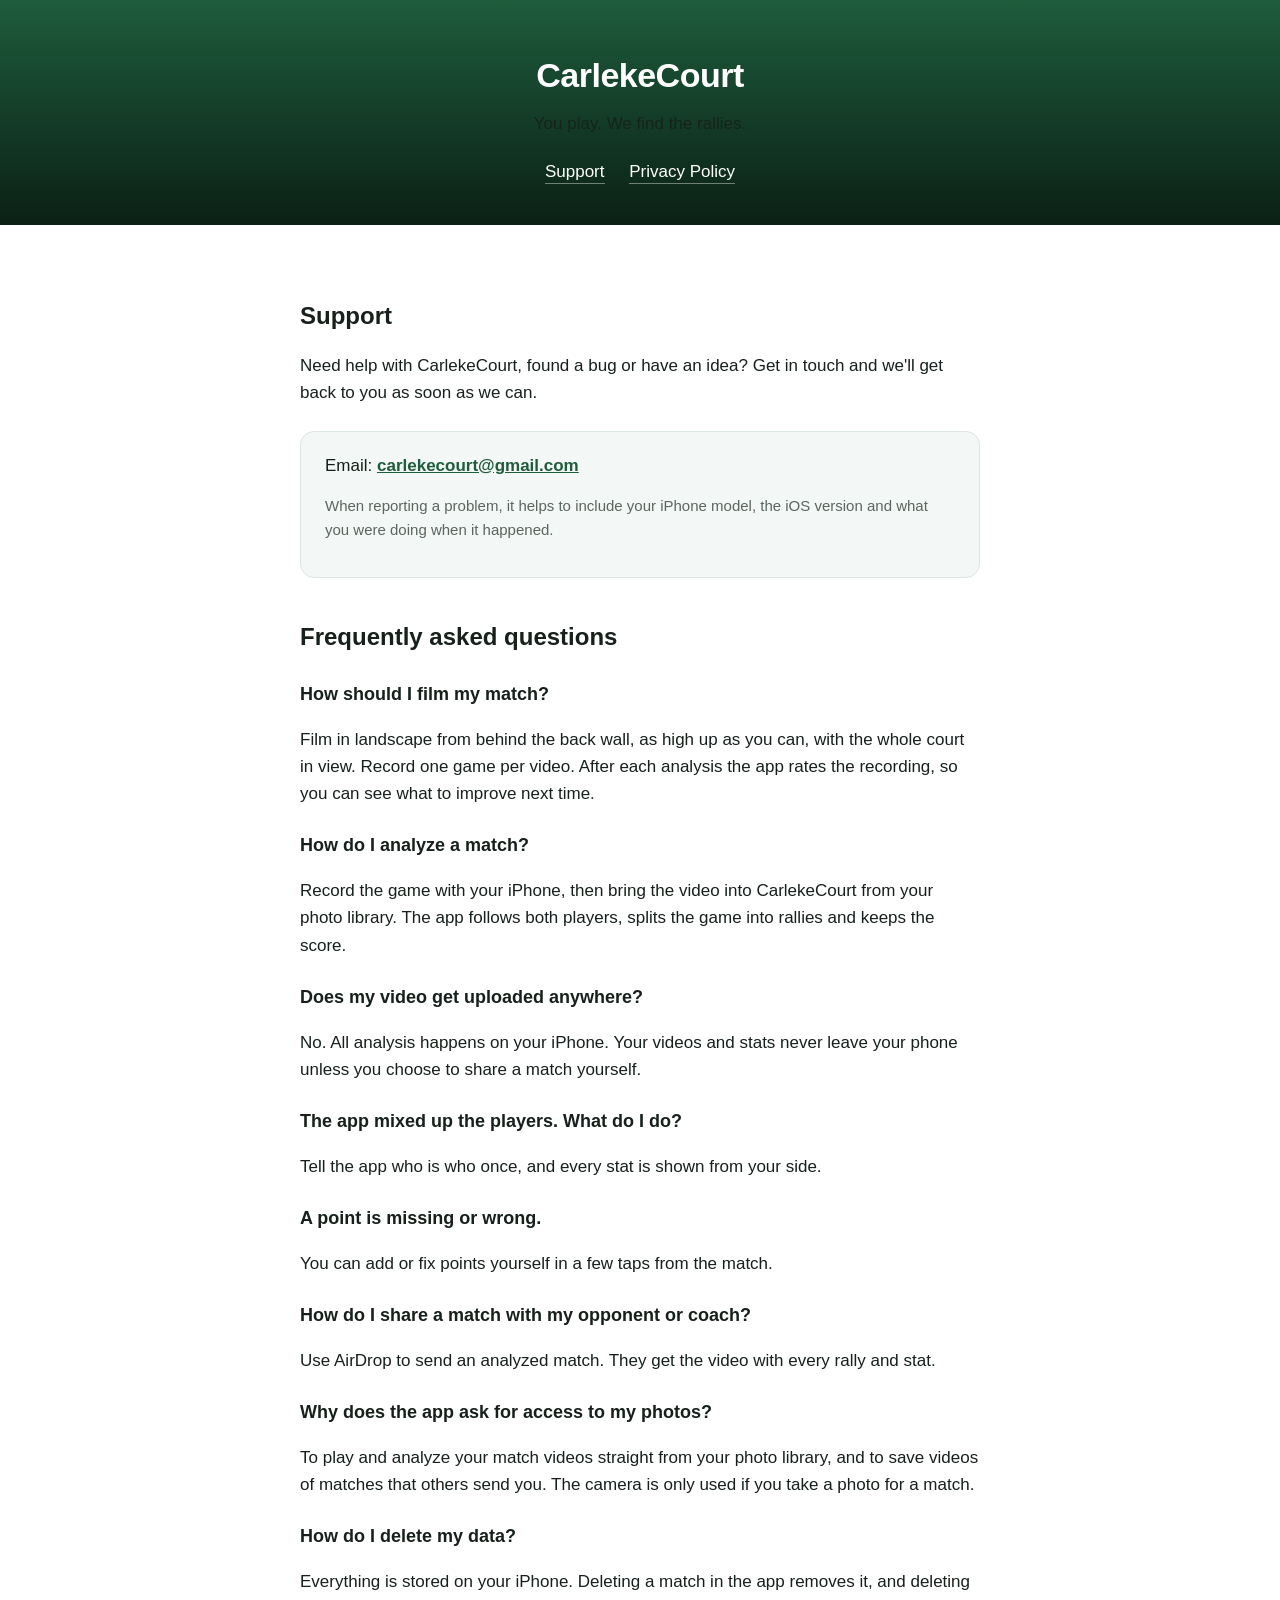
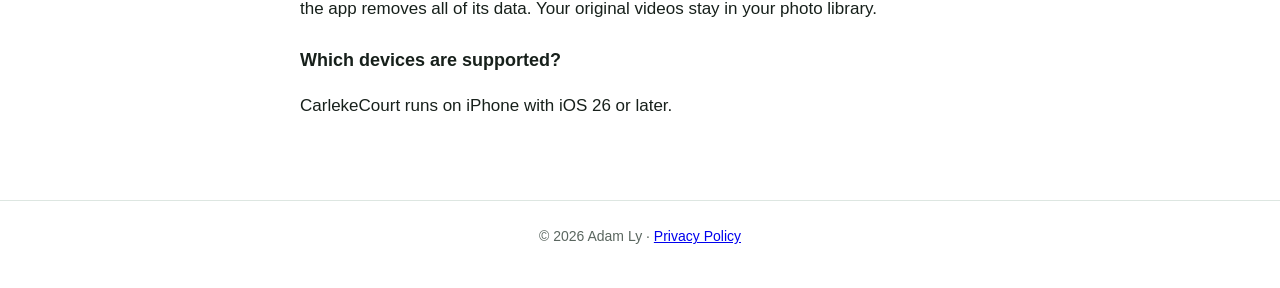
==== index.html @ 229cfaae "Add CarlekeCourt support page and privacy policy Co-Authored-By: Claude Opus 5.5 <noreply@anthropic." ====
<!doctype html>
<html lang="en">
<head>
  <meta charset="utf-8">
  <meta name="viewport" content="width=device-width, initial-scale=1">
  <title>CarlekeCourt Support</title>
  <meta name="description" content="Help and contact for CarlekeCourt, the squash match analysis app for iPhone.">
  <link rel="stylesheet" href="style.css">
</head>
<body>
  <header>
    <h1>CarlekeCourt</h1>
    <p>You play. We find the rallies.</p>
    <nav>
      <a href="./">Support</a>
      <a href="privacy.html">Privacy Policy</a>
    </nav>
  </header>

  <main>
    <h2>Support</h2>
    <p>Need help with CarlekeCourt, found a bug or have an idea? Get in touch and we'll get back to you as soon as we can.</p>

    <div class="contact">
      Email: <a href="mailto:carlekecourt@gmail.com">carlekecourt@gmail.com</a>
      <p class="muted">When reporting a problem, it helps to include your iPhone model, the iOS version and what you were doing when it happened.</p>
    </div>

    <h2>Frequently asked questions</h2>

    <h3>How should I film my match?</h3>
    <p>Film in landscape from behind the back wall, as high up as you can, with the whole court in view. Record one game per video. After each analysis the app rates the recording, so you can see what to improve next time.</p>

    <h3>How do I analyze a match?</h3>
    <p>Record the game with your iPhone, then bring the video into CarlekeCourt from your photo library. The app follows both players, splits the game into rallies and keeps the score.</p>

    <h3>Does my video get uploaded anywhere?</h3>
    <p>No. All analysis happens on your iPhone. Your videos and stats never leave your phone unless you choose to share a match yourself.</p>

    <h3>The app mixed up the players. What do I do?</h3>
    <p>Tell the app who is who once, and every stat is shown from your side.</p>

    <h3>A point is missing or wrong.</h3>
    <p>You can add or fix points yourself in a few taps from the match.</p>

    <h3>How do I share a match with my opponent or coach?</h3>
    <p>Use AirDrop to send an analyzed match. They get the video with every rally and stat.</p>

    <h3>Why does the app ask for access to my photos?</h3>
    <p>To play and analyze your match videos straight from your photo library, and to save videos of matches that others send you. The camera is only used if you take a photo for a match.</p>

    <h3>How do I delete my data?</h3>
    <p>Everything is stored on your iPhone. Deleting a match in the app removes it, and deleting the app removes all of its data. Your original videos stay in your photo library.</p>

    <h3>Which devices are supported?</h3>
    <p>CarlekeCourt runs on iPhone with iOS 26 or later.</p>
  </main>

  <footer>
    &copy; 2026 Adam Ly &middot; <a href="privacy.html">Privacy Policy</a>
  </footer>
</body>
</html>
---- style.css ----
:root {
  --green: #1e5c3c;
  --green-dark: #0b2015;
  --text: #17201b;
  --muted: #5a665f;
  --bg: #ffffff;
  --card: #f3f7f5;
  --line: #dde6e1;
}

@media (prefers-color-scheme: dark) {
  :root {
    --text: #eef3f0;
    --muted: #a7b3ac;
    --bg: #0f1311;
    --card: #18201c;
    --line: #26302b;
  }
}

* { box-sizing: border-box; }

body {
  margin: 0;
  font: 17px/1.6 -apple-system, BlinkMacSystemFont, "SF Pro Text", "Helvetica Neue", Arial, sans-serif;
  color: var(--text);
  background: var(--bg);
}

header {
  background: linear-gradient(180deg, var(--green), var(--green-dark));
  color: #fff;
  padding: 48px 20px 40px;
  text-align: center;
}

header h1 { margin: 0; font-size: 34px; letter-spacing: -0.5px; }
header p { margin: 8px 0 0; opacity: 0.85; }

nav { margin-top: 20px; }
nav a {
  color: #fff;
  text-decoration: none;
  margin: 0 10px;
  padding-bottom: 2px;
  border-bottom: 1px solid rgba(255, 255, 255, 0.4);
}

main { max-width: 720px; margin: 0 auto; padding: 32px 20px 64px; }

h2 { font-size: 24px; margin: 40px 0 12px; }
h3 { font-size: 18px; margin: 24px 0 4px; }
p, li { color: var(--text); }
.muted { color: var(--muted); font-size: 15px; }

.contact {
  background: var(--card);
  border: 1px solid var(--line);
  border-radius: 14px;
  padding: 20px 24px;
  margin: 24px 0;
}
.contact a { color: var(--green); font-weight: 600; }
@media (prefers-color-scheme: dark) { .contact a, main a { color: #6fcf97; } }

main a { color: var(--green); }

footer {
  text-align: center;
  color: var(--muted);
  font-size: 14px;
  padding: 24px 20px 40px;
  border-top: 1px solid var(--line);
}
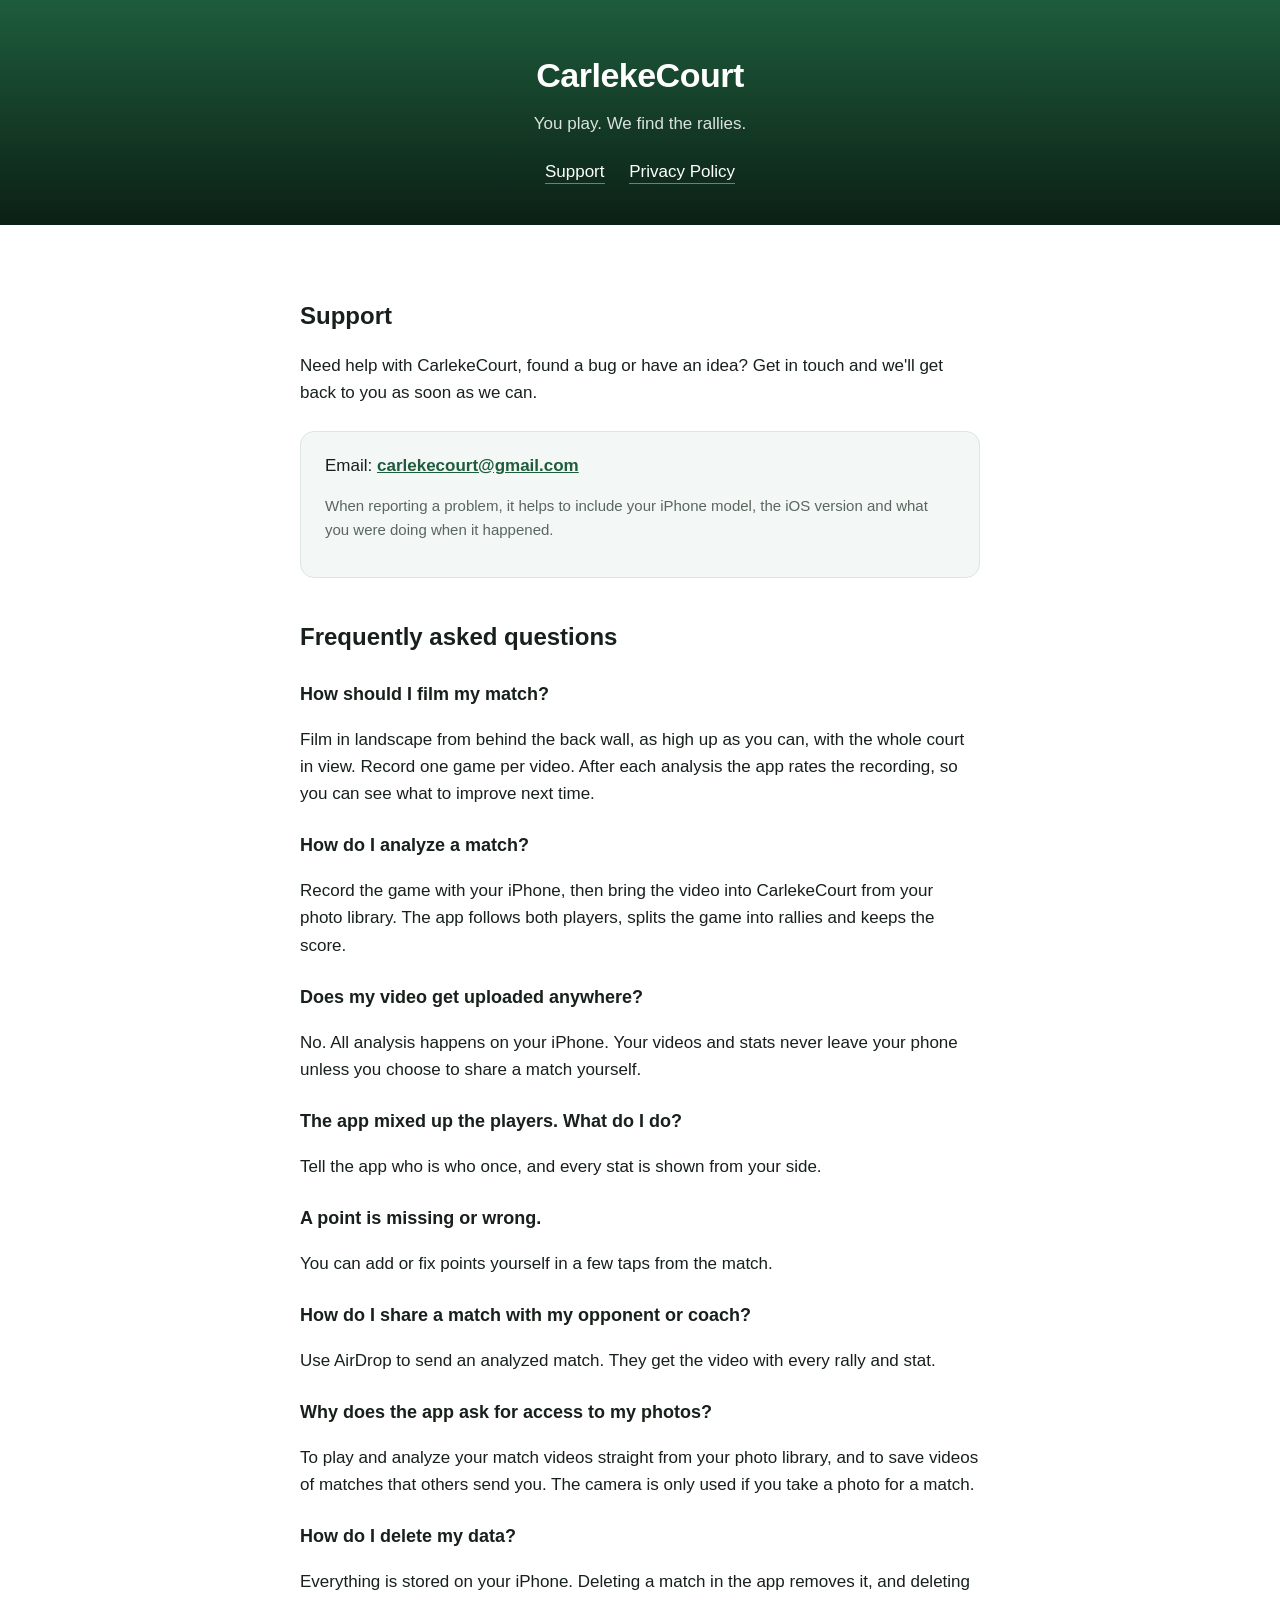
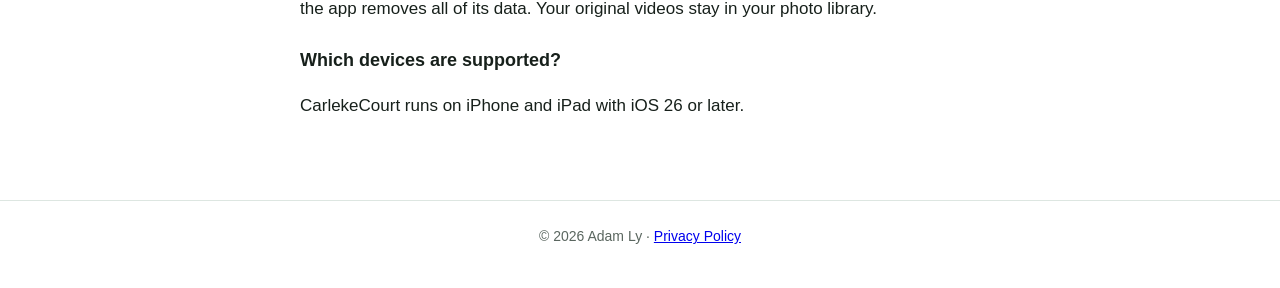
==== commit 61416e2b: "Cover recording, the microphone and Premium purchases in the privacy policy The app now records game" ====
--- a/index.html
+++ b/index.html
@@ -53,7 +53,7 @@
     <p>Everything is stored on your iPhone. Deleting a match in the app removes it, and deleting the app removes all of its data. Your original videos stay in your photo library.</p>
 
     <h3>Which devices are supported?</h3>
-    <p>CarlekeCourt runs on iPhone with iOS 26 or later.</p>
+    <p>CarlekeCourt runs on iPhone and iPad with iOS 26 or later.</p>
   </main>
 
   <footer>
--- a/style.css
+++ b/style.css
@@ -35,7 +35,7 @@
 }
 
 header h1 { margin: 0; font-size: 34px; letter-spacing: -0.5px; }
-header p { margin: 8px 0 0; opacity: 0.85; }
+header p { margin: 8px 0 0; color: #fff; opacity: 0.85; }
 
 nav { margin-top: 20px; }
 nav a {
